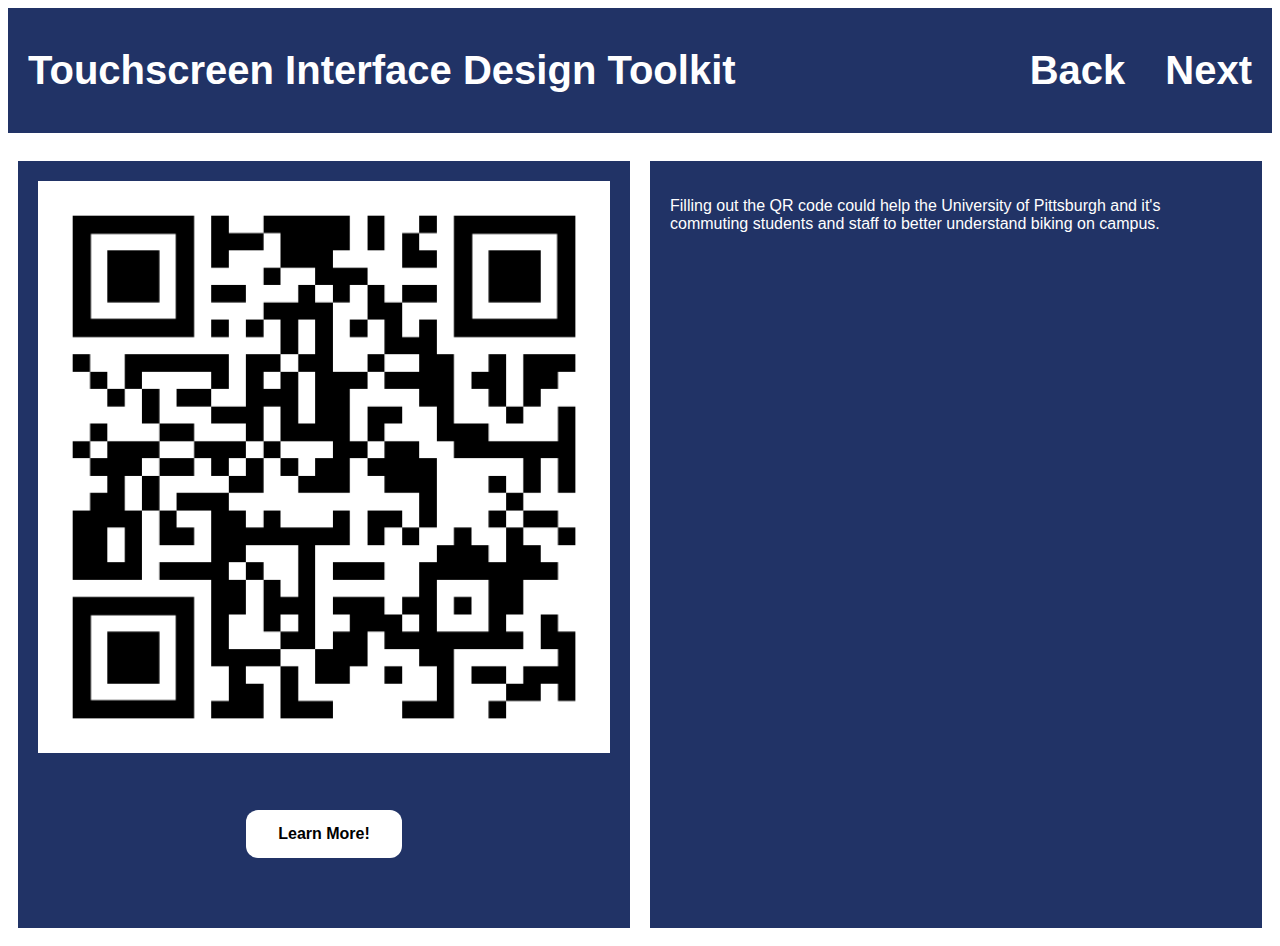
==== modal.html @ 7cfc8b0c "Add files via upload" ====
<!DOCTYPE html>
<html lang="en">
<head>
  <title>Title</title>
  <meta charset="utf-8">
  <meta name="viewport" content="width=device-width, initial-scale=1">
  <link rel="stylesheet" href="style.css">
<!--Refreshes index.html after 180 seconds-->
  <meta http-equiv="refresh" content="180;url=index.html">
</head>

<body>
    <ul>
      <li><a href="video.html">Next</a></li>
        <li><a href="index.html">Back</a></li>
    <li style="float:left"><p>Touchscreen Interface Design Toolkit</li>

  </ul>

    <br>

    <div class="flex-container">
      <div text align="center">
        <img src="qr-code.png" class="img-responsive" style="width:100%"alt="Image" >
        <!-- Trigger/Open The Modal -->
        <button id="myBtn">Learn More!</button>
    </div>

      <div>
        <p style="font-size:12pt;">Filling out the QR code could help the University of Pittsburgh and it's commuting students and staff to better understand biking on campus.</p>
      </div>
    </div>

    <!-- The Modal -->
    <div id="myModal" class="modal">

      <!-- Modal content -->
      <div class="modal-content">
<img src="img6.jpg" width="100%">

        <p>placeholder.</p>
          <span class="close"><button>Close</button></span>
      </div>

    </div>

<script>
// Get the modal
var modal = document.getElementById("myModal");

// Get the button that opens the modal
var btn = document.getElementById("myBtn");

// Get the <span> element that closes the modal
var span = document.getElementsByClassName("close")[0];

// When the user clicks on the button, open the modal
btn.onclick = function() {
  modal.style.display = "block";
}

// When the user clicks on <span> (x), close the modal
span.onclick = function() {
  modal.style.display = "none";
}

// When the user clicks anywhere outside of the modal, close it
window.onclick = function(event) {
  if (event.target == modal) {
    modal.style.display = "none";
  }
}
</script>

  <!-- Stops video/audio from playing on modal close -->
  <script>
  $(function(){
  $("body").on('hidden.bs.modal', function (e) {
  var $iframes = $(e.target).find("iframe");
  $iframes.each(function(index, iframe){
  $(iframe).attr("src", $(iframe).attr("src"));
  });
  });
  });
  </script>


</body>
</html>
---- style.css ----
body {
  background-color: white;
  font-family: Arial, Helvetica, sans-serif;
}


ul {
  list-style-type: none;
  margin: 0;
  padding: 0;
  overflow: hidden;
  background-color: #213366;
}

li {
  float: right;
}

li p {
  color: white;
  text-align: center;

  padding: 0px 20px;
  text-decoration: none;
  font-weight: bold;
  font-size: 30pt;


}

li a {
  display: block;
  color: white;
  text-align: center;
  padding: 40px 20px;
  text-decoration: none;
  font-weight: bold;

  font-size: 30pt;
}

li  a:hover {
    color: grey;
  }

/* Slideshow container */
.slideshow-container {
  max-width: 100%;
  max-height: 100%;
  position: fixed;
  margin: 16px;
  align-self: center;
}

/* Hide the images by default */
.mySlides {
  display: none;
}

/* Next & previous buttons */
.prev, .next {
  cursor: pointer;
  position: absolute;
  top: 50%;
  width: auto;
  margin-top: -22px;
  padding: 16px;
  color: white;
  font-weight: bold;
  font-size: 18px;
  transition: 0.6s ease;
  border-radius: 0 3px 3px 0;
  user-select: none;
}

/* Position the "next button" to the right */
.next {
  right: 0;
  border-radius: 3px 0 0 3px;
}

/* On hover, add a black background color with a little bit see-through */
.prev:hover, .next:hover {
  background-color: rgba(0,0,0,0.8);
}

/* Caption text */
.text {
  color: white;
  font-size: 30px;
  padding: 8px 25px;
  position: fixed;
  bottom: 8px;
  width: 35%;
  text-align: center;
  background-color: hsla(0, 0%, 0%, 0.8);
  font-style: italic;

}


/* The dots/bullets/indicators */
.dot {
  cursor: pointer;
  height: 15px;
  width: 15px;
  margin: 0 2px;
  background-color: #bbb;
  border-radius: 50%;
  display: inline-block;
  transition: background-color 0.6s ease;
}

.active, .dot:hover {
  background-color: #cfb874;
}

/* Fading animation */
.fade {
  animation-name: fade;
  animation-duration: 3s;
}

@keyframes fade {
  from {opacity: .4}
  to {opacity: 1}
}

.flex-container {
  display: flex;
  background-color: 213366;
}

.flex-container > div {
  background-color: #213366;
  color: white;
  width: 50%;
  margin: 10px;
  padding: 20px;
  font-size: 30px;
}

/* The Modal (background) */
.modal {
  display: none; /* Hidden by default */
  position: fixed; /* Stay in place */
  z-index: 1; /* Sit on top */
  left: 0;
  top: 0;
  width: 100%; /* Full width */
  height: 100%; /* Full height */
  overflow: auto; /* Enable scroll if needed */
  background-color: rgb(0,0,0); /* Fallback color */
  background-color: rgba(0,0,0,0.4); /* Black w/ opacity */
}

.center {
  display: flex;
  justify-content: center;
  align-items: center;
  height: 200px;
  border: 3px solid green;
}

/* Modal Content/Box */
.modal-content {
  background-color: #fefefe;
  margin: 15% auto; /* 15% from the top and centered */
  padding: 20px;
  border: 1px solid #888;
  width: 80%; /* Could be more or less, depending on screen size */
}

/*Button */
button{
    color: #cfb874 ;
    background-color: white;
    border-radius: 12px;
    font-weight: bold;
    border: none;
    color: black;
    padding: 15px 32px;
    text-align: center;
    text-decoration: none;
    display: inline-block;
    font-size: 16px;
    margin: 50px 2px;
    cursor: pointer;
}
button:hover{ background-color: grey}


.button {
  background-color: #4CAF50;
  border: none;
  color: white;
  padding: 15px 32px;
  text-align: center;
  text-decoration: none;
  display: inline-block;
  font-size: 16px;
  font-weight: bolder;
  margin: 4px 2px;
  cursor: pointer;

  }
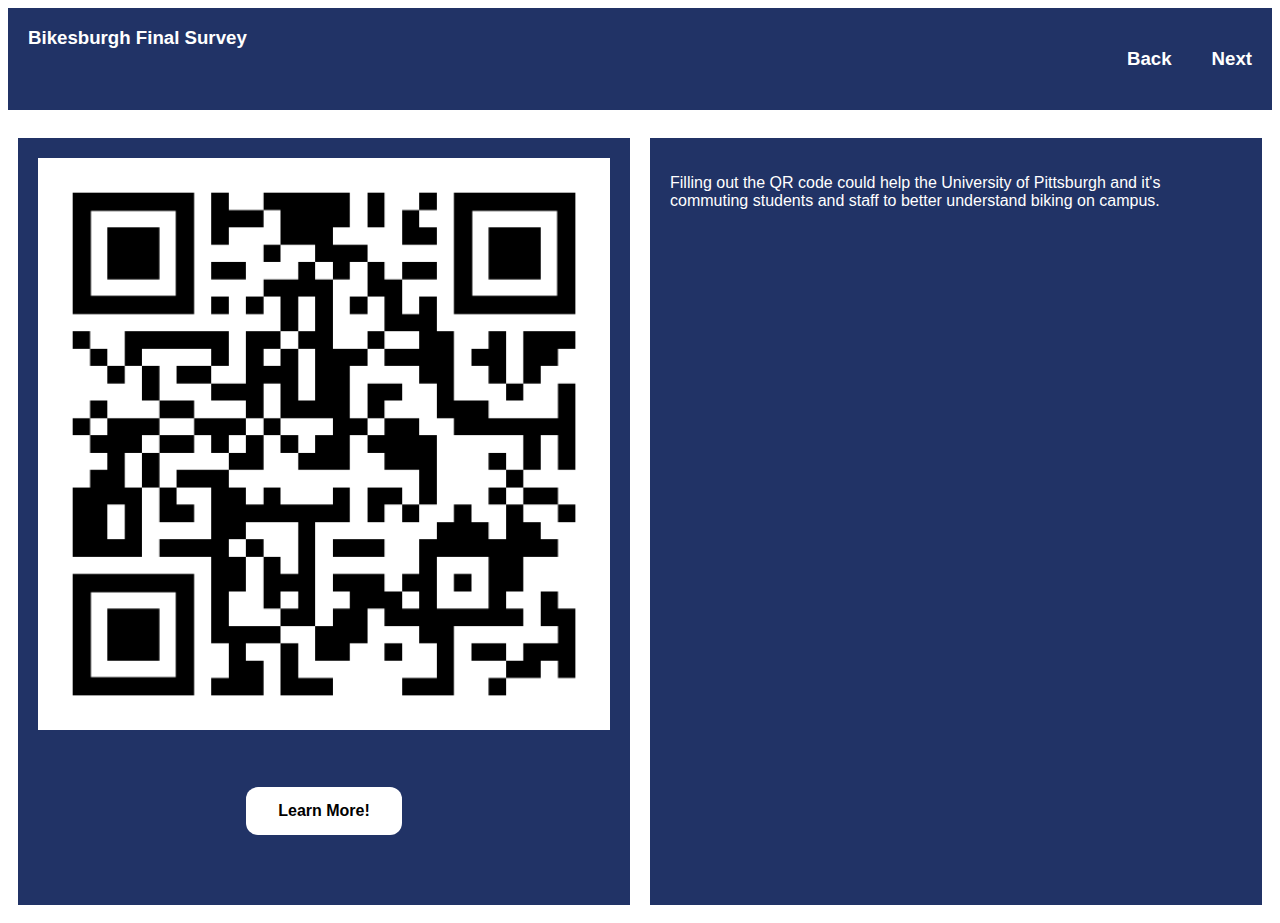
==== commit 97730ac1: "Update modal.html" ====
--- a/modal.html
+++ b/modal.html
@@ -13,7 +13,7 @@
     <ul>
       <li><a href="video.html">Next</a></li>
         <li><a href="index.html">Back</a></li>
-    <li style="float:left"><p>Touchscreen Interface Design Toolkit</li>
+    <li style="float:left"><p>Bikesburgh Final Survey</li>
 
   </ul>
 
--- a/style.css
+++ b/style.css
@@ -23,7 +23,7 @@
   padding: 0px 20px;
   text-decoration: none;
   font-weight: bold;
-  font-size: 30pt;
+  font-size: 14pt;
 
 
 }
@@ -36,7 +36,7 @@
   text-decoration: none;
   font-weight: bold;
 
-  font-size: 30pt;
+  font-size:14pt;
 }
 
 li  a:hover {
